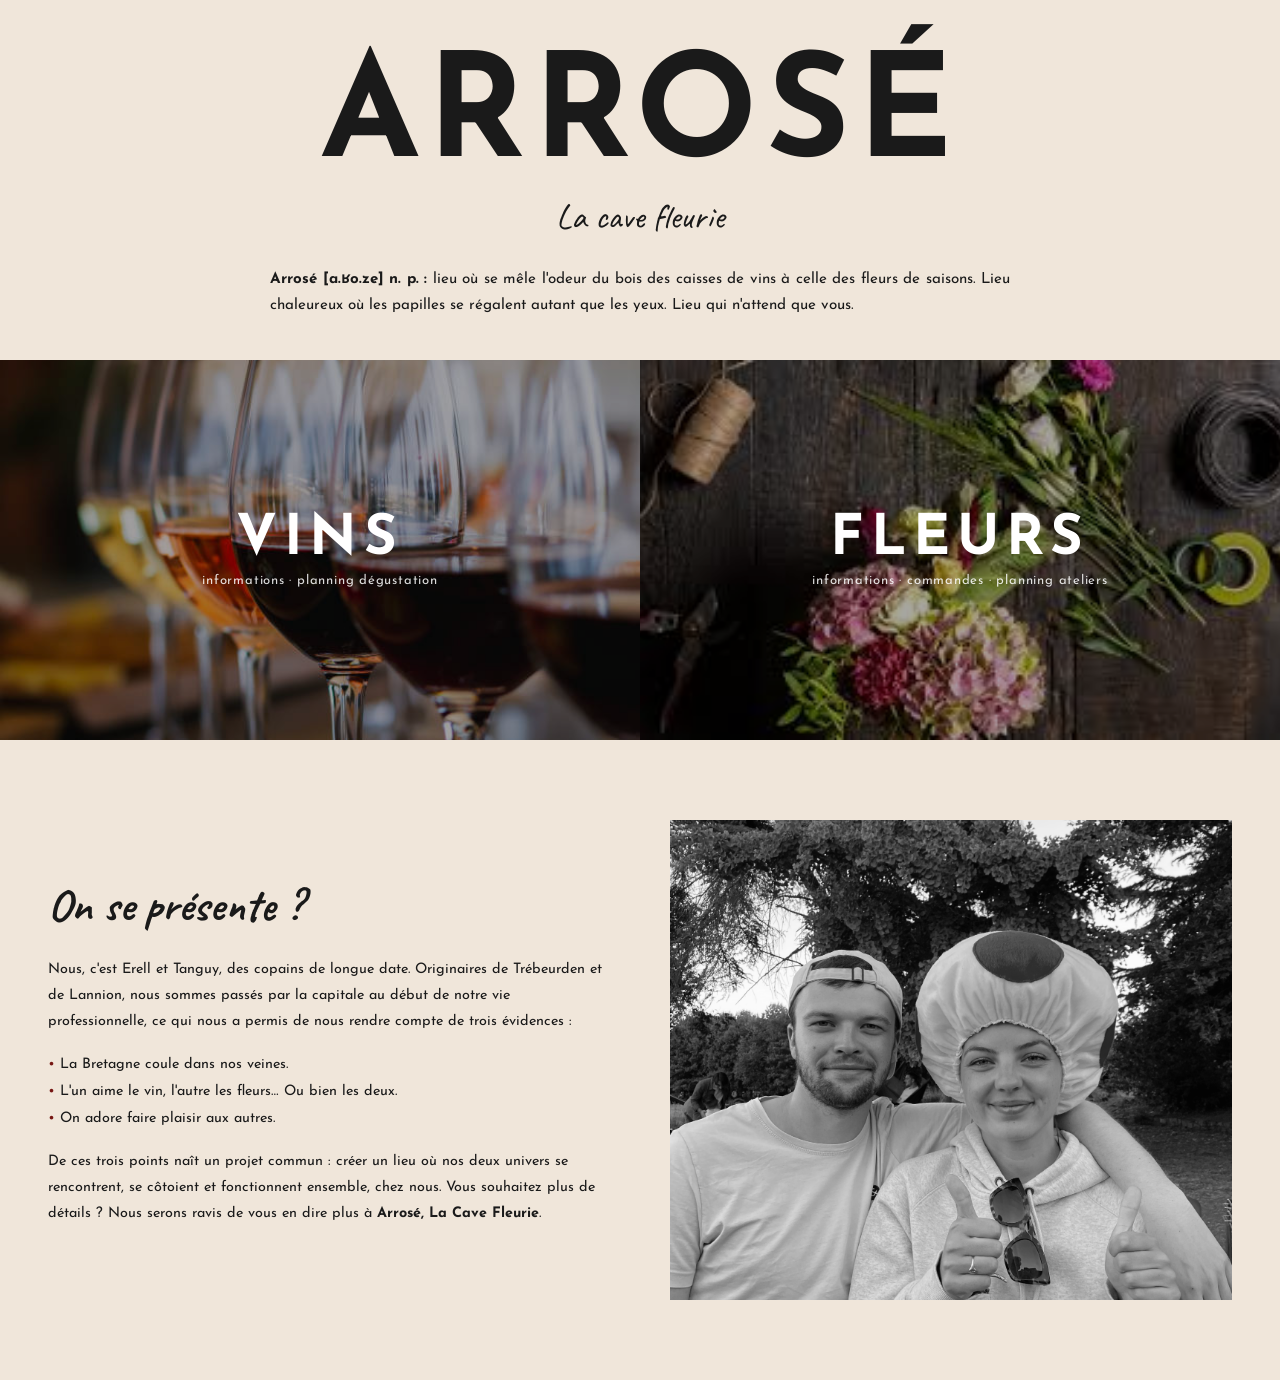
==== index.html @ 3664e4af "push" ====
<!DOCTYPE html>
<html lang="fr">

<head>
  <meta charset="UTF-8" />
  <meta name="viewport" content="width=device-width, initial-scale=1.0" />
  <title>Arrosé – La cave fleurie</title>
  <link rel="stylesheet" href="css/style.css" />
  <style>
    /* ── HERO ───────────────────────────────────────── */
    .hero {
      background: var(--beige);
      padding: 56px 48px 0;
      text-align: center;
    }

    .hero h1 {
      font-family: var(--font-title);
      font-weight: 700;
      font-size: clamp(5rem, 12vw, 9rem);
      letter-spacing: 0.05em;
      text-transform: uppercase;
      line-height: 0.9;
      position: relative;
      display: inline-block;
    }

    .hero-sub {
      font-family: var(--font-hand);
      font-size: clamp(1.5rem, 3vw, 2.2rem);
      margin-top: 8px;
    }

    .hero-definition {
      max-width: 740px;
      margin: 28px auto 0;
      font-size: 0.95rem;
      line-height: 1.75;
      text-align: justify;
    }

    /* ── HERO GRID ──────────────────────────────────── */
    .hero-grid {
      display: grid;
      grid-template-columns: 1fr 1fr;
      margin-top: 40px;
      height: 380px;
    }

    .hero-card {
      position: relative;
      overflow: hidden;
      cursor: pointer;
      display: block;
      height: 100%;
    }

    .hero-card-bg {
      width: 100%;
      height: 100%;
      object-fit: cover;
      transition: transform .5s ease;
    }

    .hero-card:hover .hero-card-bg {
      transform: scale(1.05);
    }

    .hero-card-overlay {
      position: absolute;
      inset: 0;
      background: rgba(0, 0, 0, .35);
      display: flex;
      flex-direction: column;
      align-items: center;
      justify-content: center;
      /* ← change flex-end en center */
      text-align: center;
    }

    .hero-card-title {
      font-family: var(--font-title);
      font-weight: 700;
      font-size: clamp(2.5rem, 5vw, 3.5rem);
      letter-spacing: 0.12em;
      text-transform: uppercase;
      color: var(--blanc);
    }

    .hero-card-sub {
      color: rgba(255, 255, 255, .85);
      font-size: 0.82rem;
      letter-spacing: 0.06em;
      margin-top: 6px;
    }

    .hero-card-overlay {
      text-align: center;
    }

    /* ── PRÉSENTATION ───────────────────────────────── */
    .section-presentation {
      display: grid;
      grid-template-columns: 1fr 1fr;
      align-items: center;
      gap: 60px;
      padding: 80px 48px;
      background: var(--beige);
    }

    .section-presentation h2 {
      font-family: var(--font-hand);
      font-size: 2.8rem;
      margin-bottom: 24px;
    }

    .section-presentation p {
      font-size: 0.9rem;
      line-height: 1.8;
      margin-bottom: 16px;
    }

    .section-presentation ul {
      list-style: none;
      margin: 8px 0 16px;
    }

    .section-presentation ul li::before {
      content: "• ";
      color: var(--bordeaux);
    }

    .section-presentation ul li {
      font-size: 0.9rem;
      line-height: 1.9;
    }

    .pres-photo {
      width: 100%;
      height: 480px;
      object-fit: cover;
      filter: grayscale(100%);
    }

    /* ── SOCIAL STRIP ───────────────────────────────── */
    .social-strip {
      background: var(--blanc);
      display: grid;
      grid-template-columns: repeat(5, 1fr);
      border-top: 1.5px solid #ddd;
      border-bottom: 1.5px solid #ddd;
    }

    .social-card {
      padding: 40px 20px;
      border-right: 1.5px solid #ddd;
      display: flex;
      align-items: center;
      justify-content: center;
      text-align: center;
      font-size: 0.85rem;
      font-weight: 600;
      min-height: 140px;
    }

    .social-card:last-child {
      border-right: none;
    }

    .social-card.label {
      font-size: 0.7rem;
      letter-spacing: .08em;
      text-transform: uppercase;
      color: #888;
      font-weight: 400;
    }

    @media (max-width: 900px) {
      .hero {
        padding: 36px 20px 0;
      }

      .hero-grid {
        grid-template-columns: 1fr;
        height: auto;
      }

      .hero-card {
        height: 220px;
      }

      .section-presentation {
        grid-template-columns: 1fr;
        padding: 40px 20px;
      }

      .pres-photo {
        height: 300px;
      }

      .social-strip {
        grid-template-columns: repeat(2, 1fr);
      }
    }
  </style>
</head>

<body data-page="home">

  <div id="nav-placeholder"></div>

  <!-- Hero -->
  <section class="hero">
    <h1>ARROSÉ</h1>
    <p class="hero-sub">La cave fleurie</p>
    <p class="hero-definition">
      <strong>Arrosé [a.ʁo.ze] n. p. :</strong> lieu où se mêle l'odeur du bois des caisses de vins à celle des fleurs
      de saisons. Lieu chaleureux où les papilles se régalent autant que les yeux. Lieu qui n'attend que vous.
    </p>
  </section>

  <!-- Cartes Vins / Fleurs -->
  <div class="hero-grid">
    <a class="hero-card" href="vins.html">
      <img class="hero-card-bg" src="images/vins.jpg" alt="Vins" />
      <div class="hero-card-overlay">
        <span class="hero-card-title">VINS</span>
        <span class="hero-card-sub">informations · planning dégustation</span>
      </div>
    </a>
    <a class="hero-card" href="fleurs.html">
      <img class="hero-card-bg" src="images/fleurs.jpeg" alt="Fleurs" />
      <div class="hero-card-overlay">
        <span class="hero-card-title">FLEURS</span>
        <span class="hero-card-sub">informations · commandes · planning ateliers</span>
      </div>
    </a>
  </div>

  <!-- Présentation -->
  <section class="section-presentation">
    <div>
      <h2>On se présente ?</h2>
      <p>Nous, c'est Erell et Tanguy, des copains de longue date. Originaires de Trébeurden et de Lannion, nous sommes
        passés par la capitale au début de notre vie professionnelle, ce qui nous a permis de nous rendre compte de
        trois évidences :</p>
      <ul>
        <li>La Bretagne coule dans nos veines.</li>
        <li>L'un aime le vin, l'autre les fleurs… Ou bien les deux.</li>
        <li>On adore faire plaisir aux autres.</li>
      </ul>
      <p>De ces trois points naît un projet commun : créer un lieu où nos deux univers se rencontrent, se côtoient et
        fonctionnent ensemble, chez nous. Vous souhaitez plus de détails ? Nous serons ravis de vous en dire plus à
        <b>Arrosé, La Cave Fleurie</b>.</p>
    </div>
    <img src="images/erell_tanguy.jpg" alt="Erell et Tanguy" class="pres-photo" />
  </section>

  <!-- Ils nous font confiance / Avis 
  <div class="social-strip">
    <div class="social-card label">Ils nous font confiance</div>
    <div class="social-card">Hôtel de la Côte</div>
    <div class="social-card">Avis Google</div>
    <div class="social-card">Restaurant Le Port</div>
    <div class="social-card">La Maison Bretonne</div>
  </div>
-->
  <div id="footer-placeholder"></div>

  <script src="js/components.js"></script>
</body>

</html>
---- css/style.css ----
/* ═══════════════════════════════════════════════════
   ARROSÉ – La cave fleurie
   style.css — Styles globaux
════════════════════════════════════════════════════ */

@import url("https://fonts.googleapis.com/css2?family=Caveat:wght@400;600&family=Josefin+Sans:wght@300;400;600;700&display=swap");

/* ── VARIABLES ─────────────────────────────────────── */
:root {
  --beige: #f0e6da;
  --beige2: #e8dace;
  --bordeaux: #761613;
  --vert: #506927;
  --noir: #1a1a1a;
  --blanc: #ffffff;
  --font-title: "Josefin Sans", sans-serif;
  --font-hand: "Caveat", cursive;
}

/* ── RESET ─────────────────────────────────────────── */
*,
*::before,
*::after {
  box-sizing: border-box;
  margin: 0;
  padding: 0;
}
html {
  scroll-behavior: smooth;
}
body {
  font-family: var(--font-title);
  background: var(--beige);
  color: var(--noir);
  overflow-x: hidden;
}
a {
  text-decoration: none;
  color: inherit;
}
img {
  display: block;
  width: 100%;
}

/* ── NAV ───────────────────────────────────────────── */
nav {
  position: sticky;
  top: 0;
  z-index: 100;
  background: var(--beige);
  border-bottom: 1.5px solid var(--noir);
  display: flex;
  align-items: center;
  justify-content: space-between;
  padding: 14px 48px;
}
.nav-logo {
  display: flex;
  flex-direction: column;
  line-height: 1;
  cursor: pointer;
  text-decoration: none;
  color: var(--noir);
}
.nav-logo .logo-main {
  font-family: var(--font-title);
  font-weight: 700;
  font-size: 1.5rem;
  letter-spacing: 0.1em;
  text-transform: uppercase;
}
.nav-logo .logo-sub {
  font-family: var(--font-hand);
  font-size: 1rem;
  margin-top: 2px;
}
.nav-links {
  display: flex;
  gap: 36px;
  list-style: none;
  font-size: 0.78rem;
  font-weight: 600;
  letter-spacing: 0.12em;
  text-transform: uppercase;
}
.nav-links li a {
  cursor: pointer;
  transition: color 0.2s;
}
.nav-links li a:hover {
  color: var(--bordeaux);
}
.nav-links li.contact a {
  font-weight: 700;
}

.nav-links li.active a {
  text-decoration: underline;
  text-underline-offset: 4px;
}

/* ── PAGE HEADER (pages intérieures) ───────────────── */
.page-header {
  background: var(--beige);
  padding: 28px 48px 16px;
  border-bottom: 1.5px solid var(--noir);
}
.page-header a {
  display: inline-flex;
  flex-direction: column;
  line-height: 1;
  color: var(--noir);
}
.page-header .logo-main {
  font-family: var(--font-title);
  font-weight: 700;
  font-size: 1.9rem;
  letter-spacing: 0.08em;
  text-transform: uppercase;
}
.page-header .logo-sub {
  font-family: var(--font-hand);
  font-size: 1.1rem;
  margin-top: 2px;
}

/* ── SECTIONS ──────────────────────────────────────── */
.section {
  padding: 72px 48px;
  background: var(--beige);
}
.section-dark {
  background: var(--bordeaux);
  color: var(--beige);
  padding: 72px 48px;
}
.section-green {
  background: var(--vert);
  color: var(--beige);
  padding: 72px 48px;
}

.section h2 {
  font-family: var(--font-hand);
  font-size: 2.6rem;
  color: var(--bordeaux);
  margin-bottom: 32px;
}
.section-dark h2,
.section-green h2 {
  font-family: var(--font-title);
  font-weight: 700;
  font-size: 2.2rem;
  letter-spacing: 0.06em;
  text-transform: uppercase;
  color: var(--beige);
  margin-bottom: 28px;
}

.section p {
  font-size: 0.92rem;
  line-height: 1.85;
  margin-bottom: 18px;
}
.section-dark p,
.section-green p {
  font-size: 0.92rem;
  line-height: 1.85;
  color: rgba(240, 230, 218, 0.9);
  margin-bottom: 12px;
}
.section p em {
  font-style: italic;
  font-size: 0.85rem;
  color: #666;
}

/* ── LAYOUT 2 COLONNES ─────────────────────────────── */
.section-2col {
  display: grid;
  grid-template-columns: 1fr 1fr;
  gap: 60px;
  align-items: center;
}
.section-2col img {
  height: 400px;
  object-fit: cover;
}

/* ── CTA LINKS ─────────────────────────────────────── */
.cta-link {
  display: inline-block;
  font-weight: 700;
  font-size: 0.85rem;
  letter-spacing: 0.1em;
  text-transform: uppercase;
  text-decoration: underline;
  color: var(--bordeaux);
  margin-top: 12px;
  cursor: pointer;
  transition: color 0.2s;
}
.cta-link:hover {
  color: var(--vert);
}
.cta-link-beige {
  color: var(--beige);
}
.cta-link-beige:hover {
  color: rgba(240, 230, 218, 0.7);
}

/* ── CARDS GRILLE ──────────────────────────────────── */
.cards-grid {
  display: grid;
  grid-template-columns: repeat(3, 1fr);
  gap: 16px;
  margin-top: 16px;
}
.card-img {
  position: relative;
  height: 280px;
  overflow: hidden;
  cursor: pointer;
}
.card-img img {
  width: 100%;
  height: 100%;
  object-fit: cover;
  filter: brightness(0.6) saturate(0.8);
  transition: transform 0.4s ease;
}
.card-img:hover img {
  transform: scale(1.06);
}
.card-img-label {
  position: absolute;
  inset: 0;
  display: flex;
  align-items: center;
  justify-content: center;
  font-family: var(--font-title);
  font-weight: 700;
  font-size: 1.6rem;
  letter-spacing: 0.1em;
  text-transform: uppercase;
  color: var(--blanc);
  text-align: center;
  padding: 20px;
}

/* ── CALENDRIER ────────────────────────────────────── */
.calendrier-grid {
  display: grid;
  grid-template-columns: repeat(3, 1fr);
}
.cal-month {
  padding: 24px 28px;
  border-right: 1px solid rgba(240, 230, 218, 0.2);
  border-bottom: 1px solid rgba(240, 230, 218, 0.2);
}
.cal-month:nth-child(3n) {
  border-right: none;
}
.cal-month h4 {
  font-family: var(--font-title);
  font-weight: 700;
  font-size: 0.78rem;
  letter-spacing: 0.12em;
  text-transform: uppercase;
  text-decoration: underline;
  margin-bottom: 10px;
  color: var(--beige);
}
.cal-month ul {
  list-style: none;
}
.cal-month ul li {
  font-size: 0.82rem;
  line-height: 1.8;
  color: rgba(240, 230, 218, 0.85);
}
.cal-month ul li::before {
  content: "• ";
}

/* ── DEMANDE SPÉCIFIQUE ────────────────────────────── */
.demande-section {
  display: grid;
  grid-template-columns: 1fr 2fr;
  gap: 60px;
  align-items: center;
  padding: 72px 48px;
  background: var(--beige);
}
.demande-section h2 {
  font-family: var(--font-hand);
  font-size: 2.4rem;
  color: var(--noir);
  line-height: 1.3;
}
.demande-section p {
  font-size: 0.92rem;
  line-height: 1.85;
  margin-bottom: 12px;
}

/* ── FOOTER ────────────────────────────────────────── */
footer {
  background: var(--bordeaux);
  color: var(--beige);
  display: grid;
  grid-template-columns: 1fr 1fr 1fr;
  padding: 56px 48px;
  align-items: stretch;
}
.footer-col-sep {
  border-right: 1px solid rgba(240, 230, 218, 0.3);
  padding-right: 48px;
  margin-right: 48px;
}
.footer-brand {
  text-align: center;
}
.footer-brand .logo-main {
  font-family: var(--font-title);
  font-weight: 700;
  font-size: 2.4rem;
  letter-spacing: 0.1em;
  text-transform: uppercase;
  line-height: 1;
}
.footer-brand .logo-sub {
  font-family: var(--font-hand);
  font-size: 1.3rem;
  margin-top: 4px;
}
.footer-socials {
  display: flex;
  gap: 16px;
  margin-top: 20px;
  justify-content: center;
}
.footer-socials a {
  width: 44px;
  height: 44px;
  border: 2px solid rgba(240, 230, 218, 0.5);
  border-radius: 50%;
  display: flex;
  align-items: center;
  justify-content: center;
  transition:
    background 0.2s,
    border-color 0.2s;
}
.footer-socials a:hover {
  background: rgba(240, 230, 218, 0.15);
  border-color: var(--beige);
}
.footer-socials svg {
  width: 20px;
  height: 20px;
  fill: var(--beige);
}
.footer-col {
  text-align: center;
}
.footer-col h4 {
  font-family: var(--font-title);
  font-weight: 700;
  font-size: 0.78rem;
  letter-spacing: 0.15em;
  text-transform: uppercase;
  margin-bottom: 20px;
  color: var(--beige);
}
.footer-col p,
.footer-col address {
  font-size: 0.88rem;
  line-height: 1.9;
  font-style: normal;
  color: rgba(240, 230, 218, 0.85);
}
.footer-col a {
  color: var(--beige);
  text-decoration: underline;
  font-size: 0.88rem;
}
.footer-horaires {
  font-size: 0.85rem;
  line-height: 1.45;
  color: rgba(240, 230, 218, 0.85);
  display: inline-block;
  text-align: left;
}
.footer-horaires span {
  display: inline-block;
  min-width: 90px;
  color: var(--beige);
  font-weight: 600;
}

/* ── PLACEHOLDERS (à remplacer par vraies images) ── */
.ph {
  background: linear-gradient(135deg, #c5b8ab 0%, #9e8e7e 100%);
}
.ph-green {
  background: linear-gradient(135deg, #7a8f55 0%, #4a6020 100%);
}
.ph-dark {
  background: linear-gradient(135deg, #5a3030 0%, #2a1010 100%);
}

/* ── RESPONSIVE ────────────────────────────────────── */
@media (max-width: 900px) {
  nav {
    padding: 14px 20px;
    flex-wrap: wrap;
    gap: 12px;
  }
  .nav-links {
    gap: 14px;
    flex-wrap: wrap;
  }
  .section,
  .section-dark,
  .section-green {
    padding: 48px 20px;
  }
  .section-2col {
    grid-template-columns: 1fr;
  }
  .cards-grid {
    grid-template-columns: 1fr 1fr;
  }
  .calendrier-grid {
    grid-template-columns: 1fr 1fr;
  }
  .demande-section {
    grid-template-columns: 1fr;
    padding: 40px 20px;
  }
  footer {
    grid-template-columns: 1fr 1fr;
    grid-template-rows: auto auto auto;
  }
  .footer-divider {
    display: none;
  }
  .page-header {
    padding: 20px;
  }
}
@media (max-width: 600px) {
  .cards-grid {
    grid-template-columns: 1fr;
  }
  .calendrier-grid {
    grid-template-columns: 1fr;
  }
  footer {
    grid-template-columns: 1fr;
  }
}
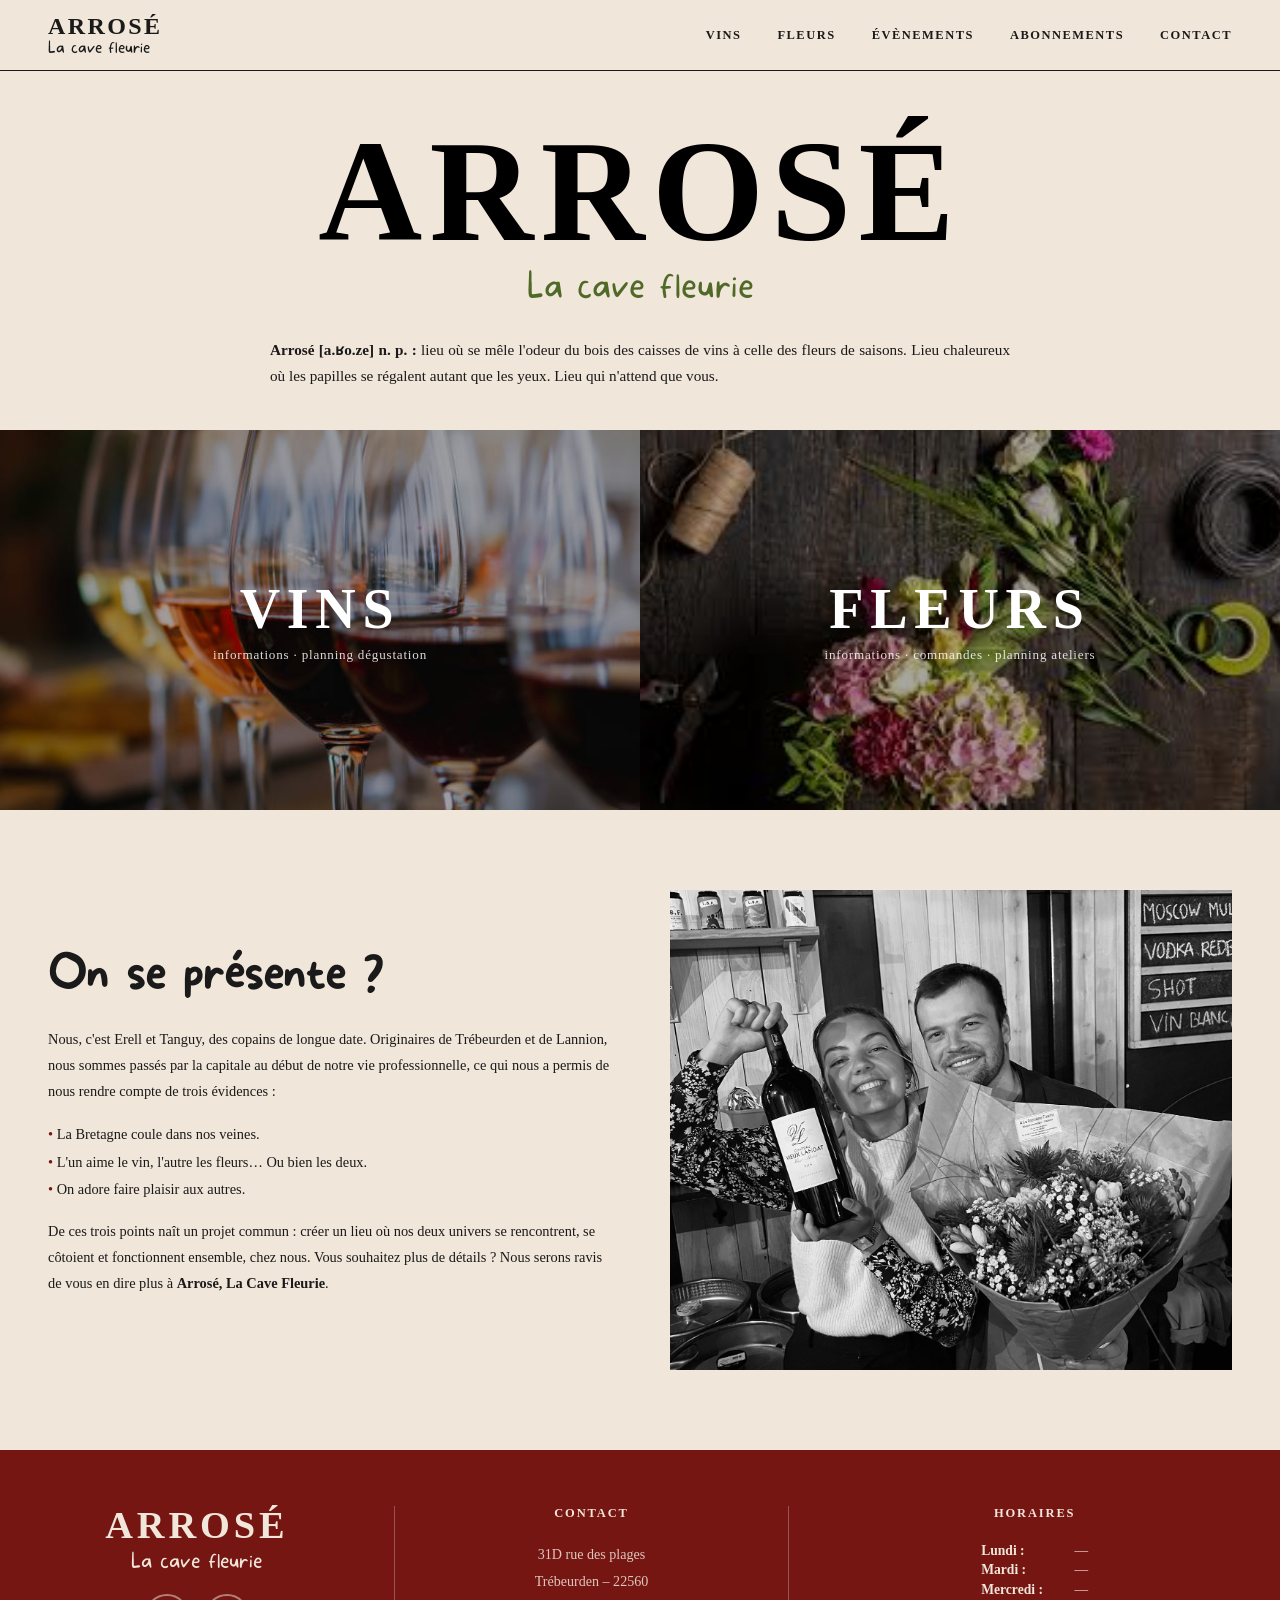
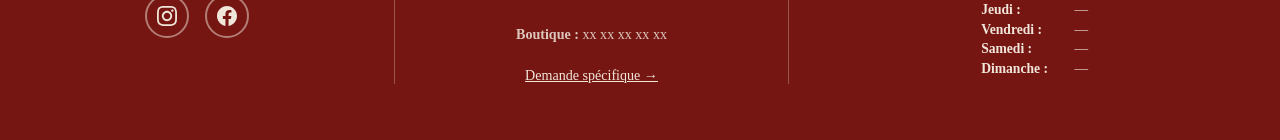
==== commit 20531978: "v1" ====
--- a/index.html
+++ b/index.html
@@ -6,203 +6,6 @@
   <meta name="viewport" content="width=device-width, initial-scale=1.0" />
   <title>Arrosé – La cave fleurie</title>
   <link rel="stylesheet" href="css/style.css" />
-  <style>
-    /* ── HERO ───────────────────────────────────────── */
-    .hero {
-      background: var(--beige);
-      padding: 56px 48px 0;
-      text-align: center;
-    }
-
-    .hero h1 {
-      font-family: var(--font-title);
-      font-weight: 700;
-      font-size: clamp(5rem, 12vw, 9rem);
-      letter-spacing: 0.05em;
-      text-transform: uppercase;
-      line-height: 0.9;
-      position: relative;
-      display: inline-block;
-    }
-
-    .hero-sub {
-      font-family: var(--font-hand);
-      font-size: clamp(1.5rem, 3vw, 2.2rem);
-      margin-top: 8px;
-    }
-
-    .hero-definition {
-      max-width: 740px;
-      margin: 28px auto 0;
-      font-size: 0.95rem;
-      line-height: 1.75;
-      text-align: justify;
-    }
-
-    /* ── HERO GRID ──────────────────────────────────── */
-    .hero-grid {
-      display: grid;
-      grid-template-columns: 1fr 1fr;
-      margin-top: 40px;
-      height: 380px;
-    }
-
-    .hero-card {
-      position: relative;
-      overflow: hidden;
-      cursor: pointer;
-      display: block;
-      height: 100%;
-    }
-
-    .hero-card-bg {
-      width: 100%;
-      height: 100%;
-      object-fit: cover;
-      transition: transform .5s ease;
-    }
-
-    .hero-card:hover .hero-card-bg {
-      transform: scale(1.05);
-    }
-
-    .hero-card-overlay {
-      position: absolute;
-      inset: 0;
-      background: rgba(0, 0, 0, .35);
-      display: flex;
-      flex-direction: column;
-      align-items: center;
-      justify-content: center;
-      /* ← change flex-end en center */
-      text-align: center;
-    }
-
-    .hero-card-title {
-      font-family: var(--font-title);
-      font-weight: 700;
-      font-size: clamp(2.5rem, 5vw, 3.5rem);
-      letter-spacing: 0.12em;
-      text-transform: uppercase;
-      color: var(--blanc);
-    }
-
-    .hero-card-sub {
-      color: rgba(255, 255, 255, .85);
-      font-size: 0.82rem;
-      letter-spacing: 0.06em;
-      margin-top: 6px;
-    }
-
-    .hero-card-overlay {
-      text-align: center;
-    }
-
-    /* ── PRÉSENTATION ───────────────────────────────── */
-    .section-presentation {
-      display: grid;
-      grid-template-columns: 1fr 1fr;
-      align-items: center;
-      gap: 60px;
-      padding: 80px 48px;
-      background: var(--beige);
-    }
-
-    .section-presentation h2 {
-      font-family: var(--font-hand);
-      font-size: 2.8rem;
-      margin-bottom: 24px;
-    }
-
-    .section-presentation p {
-      font-size: 0.9rem;
-      line-height: 1.8;
-      margin-bottom: 16px;
-    }
-
-    .section-presentation ul {
-      list-style: none;
-      margin: 8px 0 16px;
-    }
-
-    .section-presentation ul li::before {
-      content: "• ";
-      color: var(--bordeaux);
-    }
-
-    .section-presentation ul li {
-      font-size: 0.9rem;
-      line-height: 1.9;
-    }
-
-    .pres-photo {
-      width: 100%;
-      height: 480px;
-      object-fit: cover;
-      filter: grayscale(100%);
-    }
-
-    /* ── SOCIAL STRIP ───────────────────────────────── */
-    .social-strip {
-      background: var(--blanc);
-      display: grid;
-      grid-template-columns: repeat(5, 1fr);
-      border-top: 1.5px solid #ddd;
-      border-bottom: 1.5px solid #ddd;
-    }
-
-    .social-card {
-      padding: 40px 20px;
-      border-right: 1.5px solid #ddd;
-      display: flex;
-      align-items: center;
-      justify-content: center;
-      text-align: center;
-      font-size: 0.85rem;
-      font-weight: 600;
-      min-height: 140px;
-    }
-
-    .social-card:last-child {
-      border-right: none;
-    }
-
-    .social-card.label {
-      font-size: 0.7rem;
-      letter-spacing: .08em;
-      text-transform: uppercase;
-      color: #888;
-      font-weight: 400;
-    }
-
-    @media (max-width: 900px) {
-      .hero {
-        padding: 36px 20px 0;
-      }
-
-      .hero-grid {
-        grid-template-columns: 1fr;
-        height: auto;
-      }
-
-      .hero-card {
-        height: 220px;
-      }
-
-      .section-presentation {
-        grid-template-columns: 1fr;
-        padding: 40px 20px;
-      }
-
-      .pres-photo {
-        height: 300px;
-      }
-
-      .social-strip {
-        grid-template-columns: repeat(2, 1fr);
-      }
-    }
-  </style>
 </head>
 
 <body data-page="home">
--- a/css/style.css
+++ b/css/style.css
@@ -3,7 +3,19 @@
    style.css — Styles globaux
 ════════════════════════════════════════════════════ */
 
-@import url("https://fonts.googleapis.com/css2?family=Caveat:wght@400;600&family=Josefin+Sans:wght@300;400;600;700&display=swap");
+@font-face {
+  font-family: "more-sugar-regular";
+  src: url("../fonts/more-sugar.regular.otf") format("opentype");
+  font-weight: normal;
+  font-style: normal;
+}
+
+@font-face {
+  font-family: "more-sugar-thin";
+  src: url("../fonts/more-sugar.thin.otf") format("opentype");
+  font-weight: normal;
+  font-style: normal;
+}
 
 /* ── VARIABLES ─────────────────────────────────────── */
 :root {
@@ -13,8 +25,8 @@
   --vert: #506927;
   --noir: #1a1a1a;
   --blanc: #ffffff;
-  --font-title: "Josefin Sans", sans-serif;
-  --font-hand: "Caveat", cursive;
+  --font-title: "Futura";
+  --font-hand: "more-sugar-thin", cursive;
 }
 
 /* ── RESET ─────────────────────────────────────────── */
@@ -89,7 +101,7 @@
   transition: color 0.2s;
 }
 .nav-links li a:hover {
-  color: var(--bordeaux);
+  color: var(--vert);
 }
 .nav-links li.contact a {
   font-weight: 700;
@@ -98,6 +110,7 @@
 .nav-links li.active a {
   text-decoration: underline;
   text-underline-offset: 4px;
+  color: var(--bordeaux);
 }
 
 /* ── PAGE HEADER (pages intérieures) ───────────────── */
@@ -134,6 +147,7 @@
   background: var(--bordeaux);
   color: var(--beige);
   padding: 72px 48px;
+  margin-bottom: 48px;
 }
 .section-green {
   background: var(--vert);
@@ -146,6 +160,10 @@
   font-size: 2.6rem;
   color: var(--bordeaux);
   margin-bottom: 32px;
+}
+
+.section .h2-vert {
+  color: var(--vert);
 }
 .section-dark h2,
 .section-green h2 {
@@ -287,11 +305,12 @@
 
 /* ── DEMANDE SPÉCIFIQUE ────────────────────────────── */
 .demande-section {
-  display: grid;
-  grid-template-columns: 1fr 2fr;
-  gap: 60px;
+  display: flex;
+  flex-direction: column;
   align-items: center;
-  padding: 72px 48px;
+  text-align: center;
+  padding: 48px 48px 90px;
+  gap: 30px;
   background: var(--beige);
 }
 .demande-section h2 {
@@ -303,7 +322,7 @@
 .demande-section p {
   font-size: 0.92rem;
   line-height: 1.85;
-  margin-bottom: 12px;
+  max-width: 560px;
 }
 
 /* ── FOOTER ────────────────────────────────────────── */
@@ -439,7 +458,7 @@
   }
   .demande-section {
     grid-template-columns: 1fr;
-    padding: 40px 20px;
+    padding: 40px 20px 90px;
   }
   footer {
     grid-template-columns: 1fr 1fr;
@@ -463,3 +482,1145 @@
     grid-template-columns: 1fr;
   }
 }
+
+.demande-section {
+  text-align: center;
+}
+
+.section-dark h2 {
+  text-align: center;
+}
+
+/* ── NAV HAMBURGER ─────────────────────────────────── */
+.nav-hamburger {
+  display: none;
+  flex-direction: column;
+  justify-content: center;
+  gap: 5px;
+  background: none;
+  border: none;
+  cursor: pointer;
+  padding: 8px;
+  z-index: 1001;
+}
+
+.nav-hamburger span {
+  display: block;
+  width: 24px;
+  height: 2px;
+  background: currentColor;
+  border-radius: 2px;
+  transition:
+    transform 0.3s ease,
+    opacity 0.3s ease;
+  transform-origin: center;
+}
+
+.nav-hamburger.is-open span:nth-child(1) {
+  transform: translateY(7px) rotate(45deg);
+}
+.nav-hamburger.is-open span:nth-child(2) {
+  opacity: 0;
+  transform: scaleX(0);
+}
+.nav-hamburger.is-open span:nth-child(3) {
+  transform: translateY(-7px) rotate(-45deg);
+}
+
+.nav-overlay {
+  display: none;
+  position: fixed;
+  inset: 0;
+  background: rgba(0, 0, 0, 0.45);
+  z-index: 999;
+  opacity: 0;
+  transition: opacity 0.3s ease;
+}
+.nav-overlay.is-visible {
+  display: block;
+  opacity: 1;
+}
+
+/* ── MOBILE NAV (≤ 768px) ──────────────────────────── */
+@media (max-width: 768px) {
+  .nav-hamburger {
+    display: flex;
+  }
+
+  .nav-links {
+    position: fixed;
+    top: 0;
+    right: 0;
+    bottom: 0;
+    width: min(280px, 80vw);
+    background: #506927;
+    flex-direction: column;
+    align-items: flex-start;
+    padding: 80px 32px 40px;
+    gap: 0;
+    z-index: 1000;
+    transform: translateX(100%);
+    transition: transform 0.35s cubic-bezier(0.4, 0, 0.2, 1);
+    box-shadow: -4px 0 24px rgba(0, 0, 0, 0.12);
+    overflow-y: auto;
+  }
+
+  .nav-links.is-open {
+    transform: translateX(0);
+  }
+
+  .nav-links li {
+    width: 100%;
+    border-bottom: 1px solid rgba(240, 230, 218, 0.2);
+  }
+  .nav-links li:last-child {
+    border-bottom: none;
+  }
+
+  .nav-links a {
+    display: block;
+    padding: 16px 0;
+    font-size: 1.05rem;
+    color: #f0e6da;
+  }
+}
+
+/* ── MOBILE FOOTER (≤ 768px) ──────────────────────── */
+@media (max-width: 768px) {
+  footer {
+    display: flex;
+    flex-direction: column;
+    gap: 0;
+    padding: 40px 24px 32px;
+  }
+
+  .footer-col-sep {
+    border-right: none;
+    border-bottom: 1px solid rgba(0, 0, 0, 0.1);
+    padding-bottom: 24px;
+    margin-bottom: 24px;
+    padding-right: 0;
+    margin-right: 0;
+  }
+
+  .footer-brand,
+  .footer-col {
+    width: 100%;
+  }
+
+  .footer-brand {
+    text-align: center;
+    align-items: center;
+  }
+
+  .footer-socials {
+    justify-content: center;
+  }
+
+  address {
+    font-style: normal;
+    line-height: 1.7;
+  }
+
+  .footer-horaires {
+    display: grid;
+    grid-template-columns: auto auto;
+    gap: 4px 16px;
+    justify-content: center;
+    text-align: left;
+  }
+}
+
+/* ── TRÈS PETIT ÉCRAN (≤ 360px) ─────────────────── */
+@media (max-width: 360px) {
+  .nav-links {
+    width: 90vw;
+  }
+  .logo-main {
+    font-size: clamp(1.2rem, 6vw, 1.6rem);
+  }
+}
+
+/* ════════════════════════════════════════════════════
+   PAGE : index.html
+════════════════════════════════════════════════════ */
+
+/* ── HERO ───────────────────────────────────────── */
+.hero {
+  background: var(--beige);
+  padding: 56px 48px 0;
+  text-align: center;
+}
+.hero h1 {
+  font-family: var(--font-title);
+  font-weight: 700;
+  font-size: clamp(5rem, 12vw, 9rem);
+  letter-spacing: 0.05em;
+  text-transform: uppercase;
+  line-height: 0.9;
+  position: relative;
+  display: inline-block;
+  color: #000000;
+}
+.hero-sub {
+  font-family: var(--font-hand);
+  font-size: clamp(1.5rem, 3vw, 2.2rem);
+  margin-top: 8px;
+  color: #506927;
+}
+.hero-definition {
+  max-width: 740px;
+  margin: 28px auto 0;
+  font-size: 0.95rem;
+  line-height: 1.75;
+  text-align: justify;
+}
+
+/* ── HERO GRID ──────────────────────────────────── */
+.hero-grid {
+  display: grid;
+  grid-template-columns: 1fr 1fr;
+  margin-top: 40px;
+  height: 380px;
+}
+.hero-card {
+  position: relative;
+  overflow: hidden;
+  cursor: pointer;
+  display: block;
+  height: 100%;
+}
+.hero-card-bg {
+  width: 100%;
+  height: 100%;
+  object-fit: cover;
+  transition: transform 0.5s ease;
+}
+.hero-card:hover .hero-card-bg {
+  transform: scale(1.05);
+}
+.hero-card-overlay {
+  position: absolute;
+  inset: 0;
+  background: rgba(0, 0, 0, 0.35);
+  display: flex;
+  flex-direction: column;
+  align-items: center;
+  justify-content: center;
+  text-align: center;
+}
+.hero-card-title {
+  font-family: var(--font-title);
+  font-weight: 700;
+  font-size: clamp(2.5rem, 5vw, 3.5rem);
+  letter-spacing: 0.12em;
+  text-transform: uppercase;
+  color: var(--blanc);
+}
+.hero-card-sub {
+  color: rgba(255, 255, 255, 0.85);
+  font-size: 0.82rem;
+  letter-spacing: 0.06em;
+  margin-top: 6px;
+}
+
+/* ── PRÉSENTATION ───────────────────────────────── */
+.section-presentation {
+  display: grid;
+  grid-template-columns: 1fr 1fr;
+  align-items: center;
+  gap: 60px;
+  padding: 80px 48px;
+  background: var(--beige);
+}
+.section-presentation h2 {
+  font-family: var(--font-hand);
+  font-size: 2.8rem;
+  margin-bottom: 24px;
+}
+.section-presentation p {
+  font-size: 0.9rem;
+  line-height: 1.8;
+  margin-bottom: 16px;
+}
+.section-presentation ul {
+  list-style: none;
+  margin: 8px 0 16px;
+}
+.section-presentation ul li::before {
+  content: "• ";
+  color: var(--bordeaux);
+}
+.section-presentation ul li {
+  font-size: 0.9rem;
+  line-height: 1.9;
+}
+.pres-photo {
+  width: 100%;
+  height: 480px;
+  object-fit: cover;
+  filter: grayscale(100%);
+}
+
+/* ── SOCIAL STRIP ───────────────────────────────── */
+.social-strip {
+  background: var(--blanc);
+  display: grid;
+  grid-template-columns: repeat(5, 1fr);
+  border-top: 1.5px solid #ddd;
+  border-bottom: 1.5px solid #ddd;
+}
+.social-card {
+  padding: 40px 20px;
+  border-right: 1.5px solid #ddd;
+  display: flex;
+  align-items: center;
+  justify-content: center;
+  text-align: center;
+  font-size: 0.85rem;
+  font-weight: 600;
+  min-height: 140px;
+}
+.social-card:last-child {
+  border-right: none;
+}
+.social-card.label {
+  font-size: 0.7rem;
+  letter-spacing: 0.08em;
+  text-transform: uppercase;
+  color: #888;
+  font-weight: 400;
+}
+
+@media (max-width: 900px) {
+  .hero {
+    padding: 36px 20px 0;
+  }
+  .hero-grid {
+    grid-template-columns: 1fr;
+    height: auto;
+  }
+  .hero-card {
+    height: 220px;
+  }
+  .section-presentation {
+    grid-template-columns: 1fr;
+    padding: 40px 20px;
+  }
+  .pres-photo {
+    height: 300px;
+  }
+  .social-strip {
+    grid-template-columns: repeat(2, 1fr);
+  }
+}
+
+/* ════════════════════════════════════════════════════
+   PAGE : vins.html
+════════════════════════════════════════════════════ */
+.degu-cards {
+  display: grid;
+  grid-template-columns: 1fr 1fr 1fr;
+  gap: 48px;
+  margin-top: 24px;
+  max-width: 900px;
+  margin-left: auto;
+  margin-right: auto;
+}
+.degu-card h3 {
+  font-family: var(--font-hand);
+  font-weight: 700;
+  font-size: 1.3rem;
+  letter-spacing: 0.1em;
+  margin-bottom: 14px;
+  color: var(--beige);
+}
+.degu-card p {
+  margin-bottom: 1px;
+}
+.degu-card ul {
+  list-style: none;
+  margin: 2px 0;
+}
+.degu-card ul li {
+  font-size: 0.85rem;
+  line-height: 1.8;
+  color: rgba(240, 230, 218, 0.85);
+}
+.degu-card ul li::before {
+  content: "• ";
+}
+.degu-aside {
+  font-family: var(--font-hand);
+  font-size: 1.1rem;
+  line-height: 1.7;
+  text-align: center;
+  color: var(--beige);
+  border-left: 1px solid rgba(240, 230, 218, 0.3);
+  padding-left: 40px;
+}
+
+@media (max-width: 900px) {
+  .degu-cards {
+    grid-template-columns: 1fr;
+    gap: 24px;
+    max-width: 100%;
+  }
+  .degu-aside {
+    border-left: none;
+    border-top: 1px solid rgba(240, 230, 218, 0.3);
+    padding-left: 0;
+    padding-top: 24px;
+  }
+}
+
+/* ════════════════════════════════════════════════════
+   PAGE : fleurs.html
+════════════════════════════════════════════════════ */
+
+/* ── SECTION INSCRIPTION CENTRÉE ───────────────── */
+.demande-section-inscription {
+  display: flex;
+  flex-direction: column;
+  align-items: center;
+  text-align: center;
+  padding: 72px 48px;
+  gap: 30px;
+}
+.demande-section-inscription h2 {
+  text-align: center;
+  font-family: "more-sugar-thin";
+  color: var(--vert);
+  font-size: 35pt;
+  width: 100%;
+  margin-bottom: 0;
+}
+.demande-section-inscription > p {
+  max-width: 560px;
+  font-size: 1.05rem;
+  line-height: 1.75;
+  margin: 0;
+}
+
+/* ── GRILLES ATELIERS ───────────────────────────── */
+.ateliers-title {
+  text-align: center;
+}
+.ateliers-grid {
+  display: grid;
+  grid-template-columns: repeat(3, 1fr);
+  gap: 16px;
+  margin-top: 16px;
+}
+.ateliers-row2 {
+  display: grid;
+  grid-template-columns: repeat(2, 1fr);
+  gap: 16px;
+  margin-top: 16px;
+  max-width: 66.66%;
+  margin-left: auto;
+  margin-right: auto;
+}
+
+/* ── CARTES ATELIERS AVEC HOVER ─────────────────── */
+.card-img img.card-bg {
+  position: absolute;
+  inset: 0;
+  width: 100%;
+  height: 100%;
+  object-fit: cover;
+  display: block;
+  z-index: 0;
+}
+.card-img .card-hover {
+  position: absolute;
+  inset: 0;
+  background: rgba(32, 42, 12, 0.88);
+  display: flex;
+  align-items: center;
+  justify-content: center;
+  padding: 20px;
+  opacity: 0;
+  transition: opacity 0.3s ease;
+  z-index: 2;
+}
+.card-img:hover .card-hover {
+  opacity: 1;
+}
+.card-hover p {
+  color: #f0e6da;
+  font-size: 0.88rem;
+  line-height: 1.55;
+  text-align: center;
+  margin: 0;
+}
+.card-img-label {
+  position: absolute;
+  inset: 0;
+  display: flex;
+  align-items: center;
+  justify-content: center;
+  text-align: center;
+  transition: opacity 0.3s ease;
+  z-index: 1;
+}
+.card-img:hover .card-img-label {
+  opacity: 0;
+}
+
+/* ── FORMULAIRE INSCRIPTION ─────────────────────── */
+.inscription-form {
+  margin-top: 16px;
+  display: grid;
+  grid-template-columns: 1fr 1fr;
+  gap: 18px;
+  max-width: 640px;
+  margin-left: auto;
+  margin-right: auto;
+  text-align: left;
+}
+.inscription-form .field-full {
+  grid-column: 1 / -1;
+}
+.inscription-form label {
+  display: block;
+  font-size: 0.78rem;
+  letter-spacing: 0.08em;
+  text-transform: uppercase;
+  margin-bottom: 6px;
+  opacity: 0.75;
+}
+.inscription-form input,
+.inscription-form select,
+.inscription-form textarea {
+  width: 100%;
+  padding: 12px 14px;
+  border: 1px solid rgba(80, 105, 39, 0.35);
+  border-radius: 4px;
+  background: rgba(80, 105, 39, 0.05);
+  font-size: 0.92rem;
+  font-family: inherit;
+  color: inherit;
+  outline: none;
+  transition:
+    border-color 0.2s ease,
+    background 0.2s ease;
+  box-sizing: border-box;
+}
+.inscription-form input:focus,
+.inscription-form select:focus,
+.inscription-form textarea:focus {
+  border-color: #506927;
+  background: rgba(80, 105, 39, 0.08);
+}
+.inscription-form textarea {
+  resize: vertical;
+  min-height: 110px;
+}
+.inscription-form select {
+  appearance: none;
+  background-image: url("data:image/svg+xml,%3Csvg xmlns='http://www.w3.org/2000/svg' width='12' height='8' viewBox='0 0 12 8'%3E%3Cpath d='M1 1l5 5 5-5' stroke='%23506927' stroke-width='1.5' fill='none' stroke-linecap='round'/%3E%3C/svg%3E");
+  background-repeat: no-repeat;
+  background-position: right 14px center;
+  padding-right: 36px;
+  cursor: pointer;
+}
+.btn-submit {
+  grid-column: 1 / -1;
+  display: inline-flex;
+  align-items: center;
+  justify-content: center;
+  gap: 8px;
+  background: #506927;
+  color: #f0e6da;
+  border: none;
+  padding: 14px 32px;
+  font-size: 0.88rem;
+  letter-spacing: 0.1em;
+  text-transform: uppercase;
+  cursor: pointer;
+  border-radius: 3px;
+  transition:
+    background 0.2s ease,
+    transform 0.15s ease;
+  font-family: inherit;
+}
+.btn-submit:hover {
+  background: #3e5220;
+  transform: translateY(-1px);
+}
+.btn-submit:active {
+  transform: translateY(0);
+}
+.form-success {
+  display: none;
+  margin-top: 20px;
+  padding: 14px 20px;
+  background: rgba(80, 105, 39, 0.1);
+  border-left: 3px solid #506927;
+  border-radius: 3px;
+  font-size: 0.92rem;
+  color: #506927;
+  max-width: 640px;
+  margin-left: auto;
+  margin-right: auto;
+}
+
+@media (max-width: 900px) {
+  .ateliers-grid {
+    grid-template-columns: 1fr 1fr;
+  }
+  .ateliers-row2 {
+    max-width: 100%;
+  }
+}
+@media (max-width: 600px) {
+  .ateliers-grid {
+    grid-template-columns: 1fr;
+  }
+  .ateliers-row2 {
+    grid-template-columns: 1fr;
+  }
+  .inscription-form {
+    grid-template-columns: 1fr;
+  }
+  .demande-section {
+    padding: 40px 24px 90px;
+  }
+}
+@media (hover: none) {
+  .card-img .card-hover {
+    opacity: 0;
+    pointer-events: none;
+  }
+  .card-img.tapped .card-hover {
+    opacity: 1;
+  }
+  .card-img.tapped .card-img-label {
+    opacity: 0;
+  }
+}
+
+/* ════════════════════════════════════════════════════
+   PAGE : contact.html
+════════════════════════════════════════════════════ */
+.contact-grid {
+  display: grid;
+  grid-template-columns: 1fr 1fr;
+  gap: 80px;
+  padding: 72px 48px;
+  background: var(--beige);
+}
+.contact-grid h2 {
+  font-family: var(--font-hand);
+  font-size: 2.6rem;
+  color: var(--bordeaux);
+  margin-bottom: 32px;
+}
+.contact-info p {
+  font-size: 0.9rem;
+  line-height: 2;
+  margin-bottom: 0;
+}
+.contact-info .horaires {
+  margin-top: 28px;
+  font-size: 0.85rem;
+  line-height: 2;
+}
+.contact-info .horaires span {
+  display: inline-block;
+  min-width: 90px;
+  font-weight: 700;
+}
+.contact-socials {
+  display: flex;
+  gap: 14px;
+  margin-top: 24px;
+}
+.contact-socials a svg {
+  width: 28px;
+  height: 28px;
+  fill: var(--bordeaux);
+  transition: fill 0.2s;
+}
+.contact-socials a:hover svg {
+  fill: var(--vert);
+}
+.form-field {
+  display: flex;
+  flex-direction: column;
+  gap: 6px;
+  margin-bottom: 22px;
+}
+.form-field label {
+  font-size: 0.72rem;
+  font-weight: 700;
+  letter-spacing: 0.12em;
+  text-transform: uppercase;
+}
+.form-field input,
+.form-field textarea,
+.form-field select {
+  background: transparent;
+  border: none;
+  border-bottom: 1.5px solid var(--noir);
+  padding: 8px 2px;
+  font-family: var(--font-title);
+  font-size: 0.9rem;
+  color: var(--noir);
+  outline: none;
+  resize: none;
+  transition: border-color 0.2s;
+  width: 100%;
+}
+.form-field input:focus,
+.form-field textarea:focus,
+.form-field select:focus {
+  border-bottom-color: var(--bordeaux);
+}
+.form-field select {
+  background: var(--beige);
+  cursor: pointer;
+}
+.contact-btn-submit {
+  background: var(--bordeaux);
+  color: var(--beige);
+  border: none;
+  padding: 14px 40px;
+  font-family: var(--font-title);
+  font-size: 0.78rem;
+  font-weight: 700;
+  letter-spacing: 0.15em;
+  text-transform: uppercase;
+  cursor: pointer;
+  transition: background 0.2s;
+  margin-top: 8px;
+}
+.contact-btn-submit:hover {
+  background: #5a0f0d;
+}
+.contact-form-success {
+  display: none;
+  color: var(--vert);
+  font-weight: 600;
+  margin-top: 16px;
+  font-size: 0.9rem;
+}
+
+@media (max-width: 900px) {
+  .contact-grid {
+    grid-template-columns: 1fr;
+    padding: 40px 20px;
+    gap: 40px;
+  }
+}
+
+.contact-map {
+  margin-top: 28px;
+}
+
+.contact-itineraire {
+  display: inline-block;
+  margin-top: 10px;
+  font-size: 0.82rem;
+  font-weight: 700;
+  letter-spacing: 0.08em;
+  text-transform: uppercase;
+  color: var(--bordeaux);
+  text-decoration: underline;
+  transition: color 0.2s;
+}
+
+.contact-itineraire:hover {
+  color: var(--vert);
+}
+
+.contact-info {
+  text-align: center;
+}
+
+.contact-info .horaires {
+  display: inline-block;
+  text-align: left;
+  margin-top: 28px;
+  font-size: 0.85rem;
+  line-height: 2;
+}
+
+.contact-socials {
+  display: flex;
+  gap: 14px;
+  margin-top: 24px;
+  justify-content: center;
+}
+
+/* ════════════════════════════════════════════════════
+   PAGE : evenements.html
+════════════════════════════════════════════════════ */
+.events-intro {
+  font-family: var(--font-hand);
+  font-size: clamp(1.4rem, 2.5vw, 1.9rem);
+  text-align: center;
+  color: var(--bordeaux);
+  padding: 56px 80px 0;
+  line-height: 1.6;
+}
+.events-grid {
+  display: grid;
+  grid-template-columns: repeat(3, 1fr);
+  gap: 16px;
+}
+.events-grid .card-img {
+  height: 380px;
+}
+
+@media (max-width: 900px) {
+  .events-intro {
+    padding: 40px 20px 0;
+  }
+  .events-grid {
+    grid-template-columns: 1fr;
+  }
+  .events-grid .card-img {
+    height: 220px;
+  }
+}
+
+/* ── GALERIES MOSAÏQUE ───────────────────────────────── */
+.galerie-section {
+  background: var(--vert);
+  padding: 72px 48px;
+  display: flex;
+  flex-direction: column;
+  gap: 64px;
+}
+
+.galerie-section_bis {
+  background: var(--beige);
+  padding: 72px 48px;
+  display: flex;
+  flex-direction: column;
+  gap: 64px;
+}
+
+.galerie-titre {
+  font-family: var(--font-hand);
+  font-size: 1.8rem;
+  color: var(--beige);
+  text-align: center;
+  margin-bottom: 20px;
+  letter-spacing: 0.02em;
+}
+
+.galerie-titre_bis {
+  font-family: var(--font-hand);
+  font-size: 1.8rem;
+  color: var(--bordeaux);
+  text-align: center;
+  margin-bottom: 20px;
+  letter-spacing: 0.02em;
+}
+
+.galerie-mosaic {
+  display: grid;
+  grid-template-columns: 2fr 1fr 1fr 2fr;
+  grid-template-rows: 220px 160px 220px;
+  gap: 6px;
+  width: 100%;
+}
+
+/* Rangée 1 */
+.galerie-item:nth-child(1) {
+  grid-column: 1;
+  grid-row: 1;
+}
+.galerie-item:nth-child(2) {
+  grid-column: 2 / 4;
+  grid-row: 1;
+}
+.galerie-item:nth-child(3) {
+  grid-column: 4;
+  grid-row: 1;
+}
+
+/* Rangée 2 */
+.galerie-item:nth-child(4) {
+  grid-column: 1 / 3;
+  grid-row: 2;
+}
+.galerie-item:nth-child(5) {
+  grid-column: 3 / 5;
+  grid-row: 2;
+}
+
+/* Rangée 3 */
+.galerie-item:nth-child(6) {
+  grid-column: 1;
+  grid-row: 3;
+}
+.galerie-item:nth-child(7) {
+  grid-column: 2;
+  grid-row: 3;
+}
+.galerie-item:nth-child(8) {
+  grid-column: 3;
+  grid-row: 3;
+}
+.galerie-item:nth-child(9) {
+  grid-column: 4;
+  grid-row: 3;
+}
+.galerie-item:nth-child(10) {
+  display: none;
+} /* 9 photos suffisent pour ce layout */
+
+.galerie-item {
+  overflow: hidden;
+  border-radius: 2px;
+}
+
+.galerie-item img {
+  width: 100%;
+  height: 100%;
+  object-fit: cover;
+  display: block;
+  transition: transform 0.5s ease;
+}
+
+.galerie-item:hover img {
+  transform: scale(1.07);
+}
+
+@media (max-width: 900px) {
+  .galerie-mosaic {
+    grid-template-columns: 1fr 1fr 1fr;
+    grid-template-rows: repeat(4, 160px);
+  }
+  .galerie-item:nth-child(1) {
+    grid-column: 1 / 3;
+    grid-row: 1;
+  }
+  .galerie-item:nth-child(2) {
+    grid-column: 3;
+    grid-row: 1;
+  }
+  .galerie-item:nth-child(3) {
+    grid-column: 1;
+    grid-row: 2;
+  }
+  .galerie-item:nth-child(4) {
+    grid-column: 2 / 4;
+    grid-row: 2;
+  }
+  .galerie-item:nth-child(5) {
+    grid-column: 1 / 3;
+    grid-row: 3;
+  }
+  .galerie-item:nth-child(6) {
+    grid-column: 3;
+    grid-row: 3;
+  }
+  .galerie-item:nth-child(7) {
+    grid-column: 1;
+    grid-row: 4;
+  }
+  .galerie-item:nth-child(8) {
+    grid-column: 2;
+    grid-row: 4;
+  }
+  .galerie-item:nth-child(9) {
+    grid-column: 3;
+    grid-row: 4;
+  }
+}
+
+@media (max-width: 600px) {
+  .galerie-mosaic {
+    grid-template-columns: 1fr 1fr;
+    grid-template-rows: repeat(5, 130px);
+  }
+  .galerie-item:nth-child(1) {
+    grid-column: 1 / 3;
+    grid-row: 1;
+  }
+  .galerie-item:nth-child(2) {
+    grid-column: 1;
+    grid-row: 2;
+  }
+  .galerie-item:nth-child(3) {
+    grid-column: 2;
+    grid-row: 2;
+  }
+  .galerie-item:nth-child(4) {
+    grid-column: 1;
+    grid-row: 3;
+  }
+  .galerie-item:nth-child(5) {
+    grid-column: 2;
+    grid-row: 3;
+  }
+  .galerie-item:nth-child(6) {
+    grid-column: 1 / 3;
+    grid-row: 4;
+  }
+  .galerie-item:nth-child(7) {
+    grid-column: 1;
+    grid-row: 5;
+  }
+  .galerie-item:nth-child(8) {
+    grid-column: 2;
+    grid-row: 5;
+  }
+  .galerie-item:nth-child(9) {
+    display: none;
+  }
+  .galeries-section {
+    padding: 40px 20px;
+  }
+}
+
+/* ── LIGHTBOX ───────────────────────────────────────── */
+.lightbox {
+  display: none;
+  position: fixed;
+  inset: 0;
+  background: rgba(0, 0, 0, 0.92);
+  z-index: 2000;
+  align-items: center;
+  justify-content: center;
+}
+.lightbox.is-open {
+  display: flex;
+}
+.lightbox-img {
+  max-width: 88vw;
+  max-height: 88vh;
+  object-fit: contain;
+  border-radius: 2px;
+  user-select: none;
+}
+.lightbox-close {
+  position: absolute;
+  top: 24px;
+  right: 32px;
+  color: white;
+  font-size: 2rem;
+  cursor: pointer;
+  background: none;
+  border: none;
+  line-height: 1;
+  opacity: 0.7;
+  transition: opacity 0.2s;
+}
+.lightbox-close:hover {
+  opacity: 1;
+}
+.lightbox-prev,
+.lightbox-next {
+  position: absolute;
+  top: 50%;
+  transform: translateY(-50%);
+  color: white;
+  font-size: 2rem;
+  cursor: pointer;
+  background: none;
+  border: none;
+  padding: 16px;
+  opacity: 0.7;
+  transition: opacity 0.2s;
+  user-select: none;
+}
+.lightbox-prev:hover,
+.lightbox-next:hover {
+  opacity: 1;
+}
+.lightbox-prev {
+  left: 16px;
+}
+.lightbox-next {
+  right: 16px;
+}
+.lightbox-counter {
+  position: absolute;
+  bottom: 24px;
+  left: 50%;
+  transform: translateX(-50%);
+  color: rgba(255, 255, 255, 0.6);
+  font-size: 0.82rem;
+  letter-spacing: 0.1em;
+}
+
+/* ════════════════════════════════════════════════════
+   PAGE : abonnements.html
+════════════════════════════════════════════════════ */
+.abonnement-quote {
+  font-family: var(--font-hand);
+  font-size: clamp(1.4rem, 2.5vw, 2rem);
+  text-align: center;
+  color: var(--vert);
+  padding: 56px 120px;
+  line-height: 1.5;
+}
+.abonnement-desc {
+  background: var(--vert);
+  color: var(--beige);
+  padding: 52px 80px;
+  text-align: center;
+}
+.abonnement-desc p {
+  font-size: 0.95rem;
+  line-height: 1.9;
+  color: rgba(240, 230, 218, 0.95);
+  margin-bottom: 12px;
+  max-width: 730px;
+  text-align: center;
+  margin-left: auto;
+  margin-right: auto;
+}
+.abonnement-desc strong {
+  color: var(--beige);
+}
+.abonnement-desc a {
+  color: var(--beige);
+  font-weight: 700;
+  text-decoration: underline;
+}
+
+.abonnement-photos {
+  display: grid;
+  grid-template-columns: repeat(4, 1fr);
+  height: 240px;
+}
+.abonnement-photos div {
+  overflow: hidden;
+}
+.abonnement-photos div img,
+.abonnement-photos div.ph-green {
+  width: 100%;
+  height: 100%;
+  object-fit: cover;
+  transition: transform 0.4s;
+}
+.abonnement-photos div:hover img {
+  transform: scale(1.06);
+}
+.vin-abt-note {
+  font-family: var(--font-hand);
+  font-size: 1.7rem;
+  color: var(--bordeaux);
+  margin-bottom: 20px;
+  line-height: 1.3;
+}
+
+@media (max-width: 900px) {
+  .abonnement-quote {
+    padding: 40px 20px;
+  }
+  .abonnement-desc {
+    padding: 40px 20px;
+  }
+  .abonnement-photos {
+    grid-template-columns: repeat(2, 1fr);
+    height: 300px;
+  }
+}
